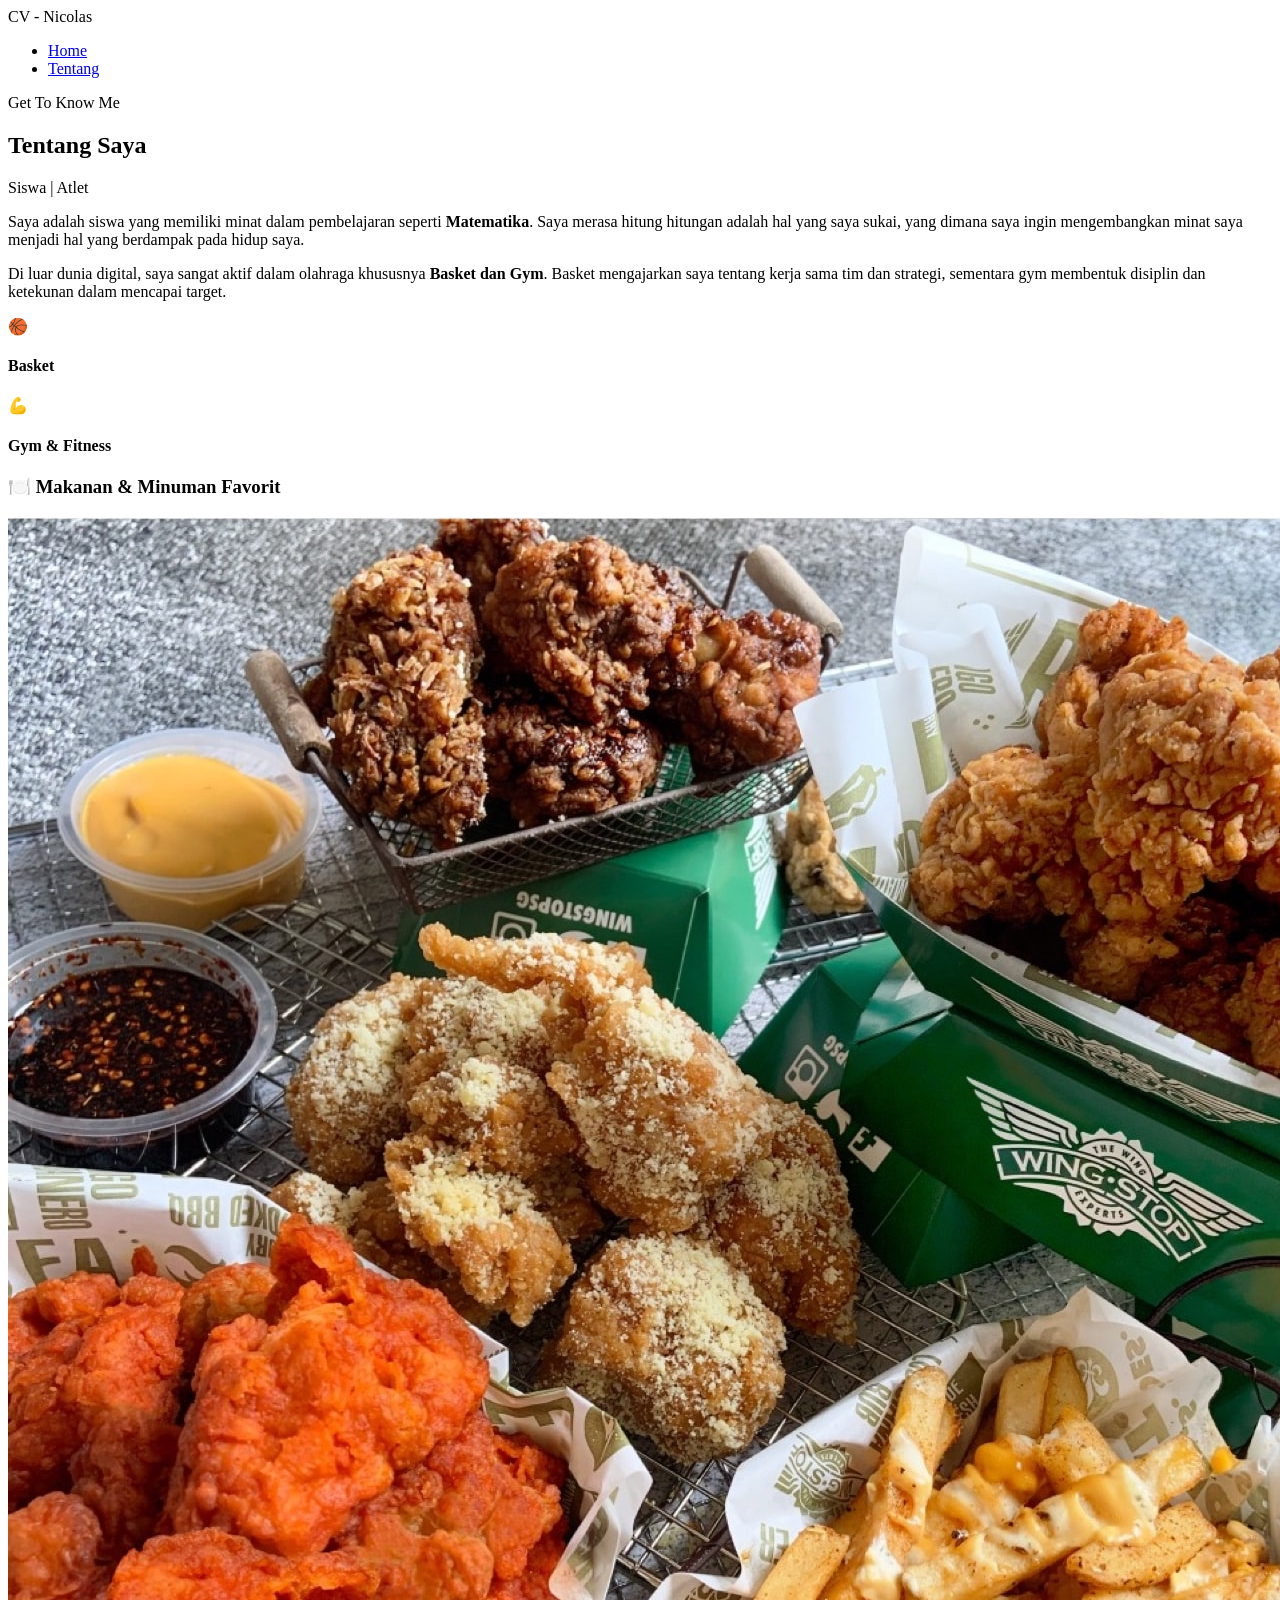
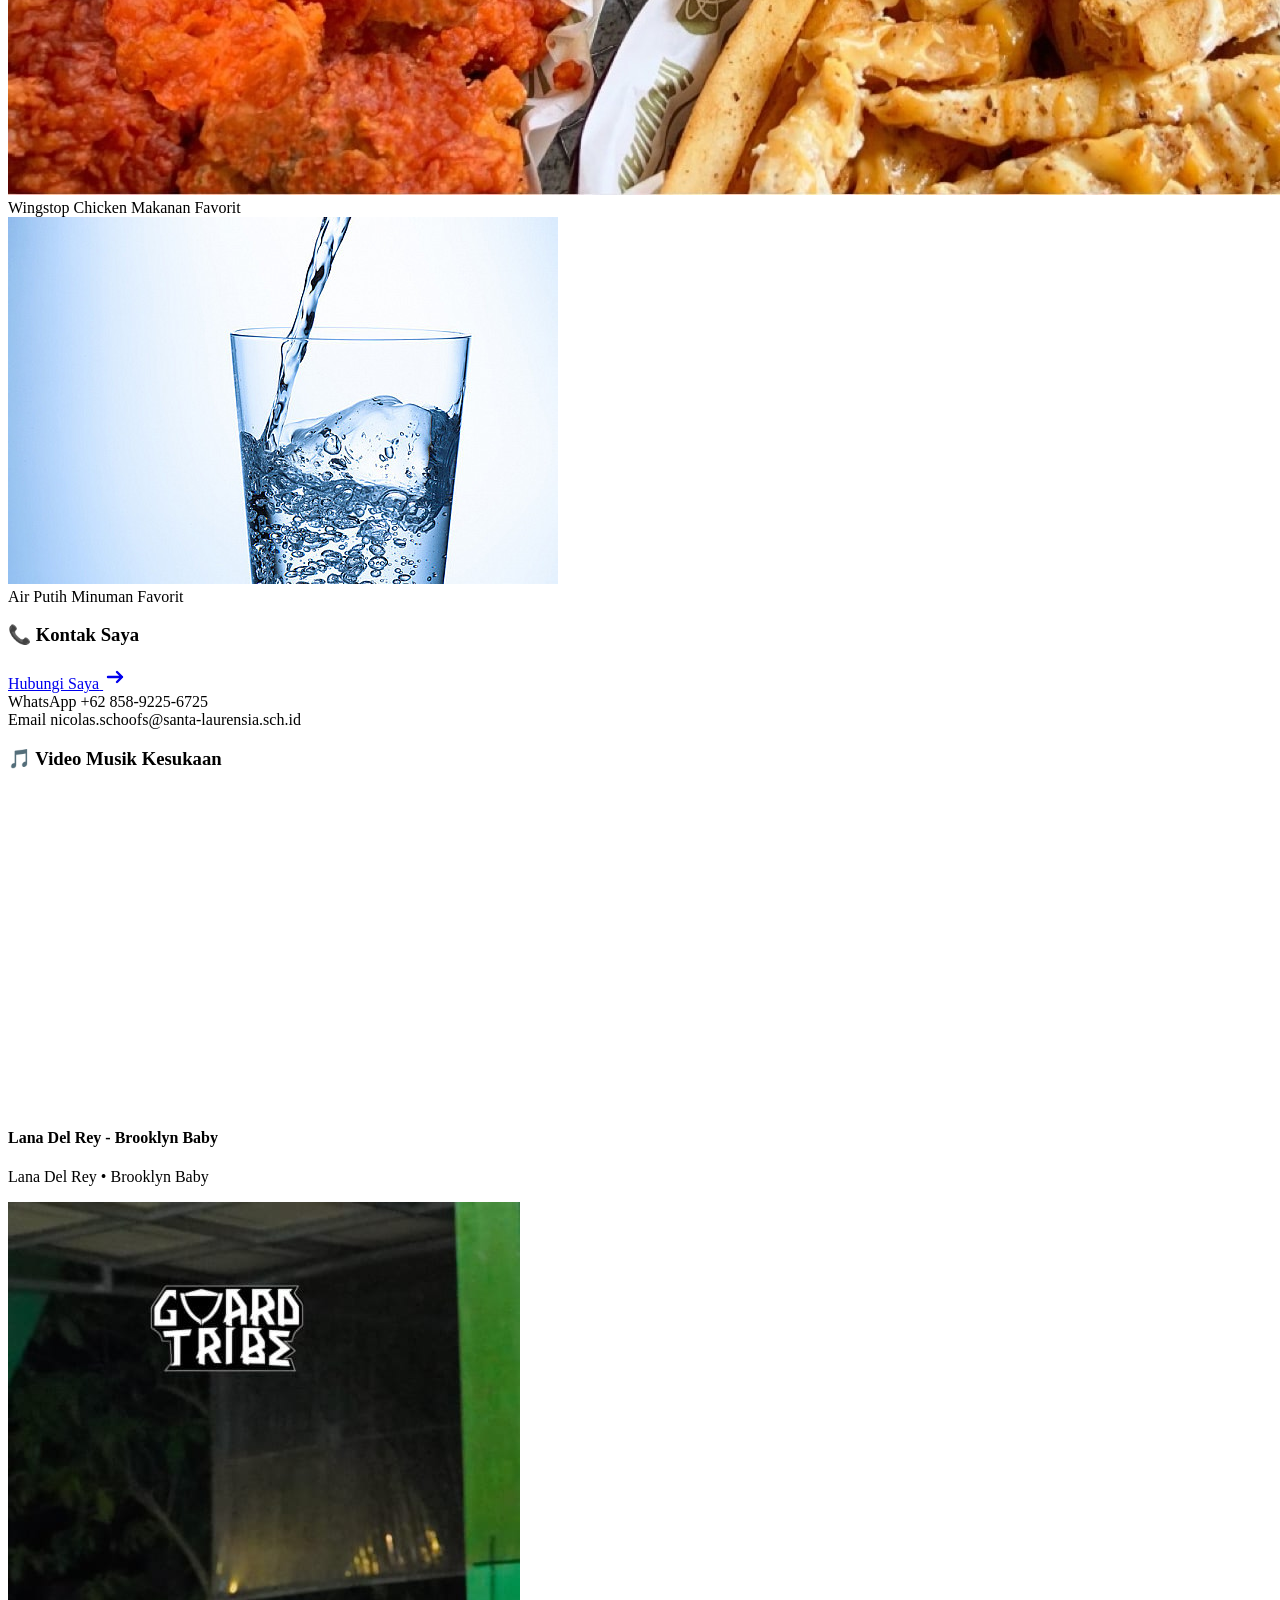
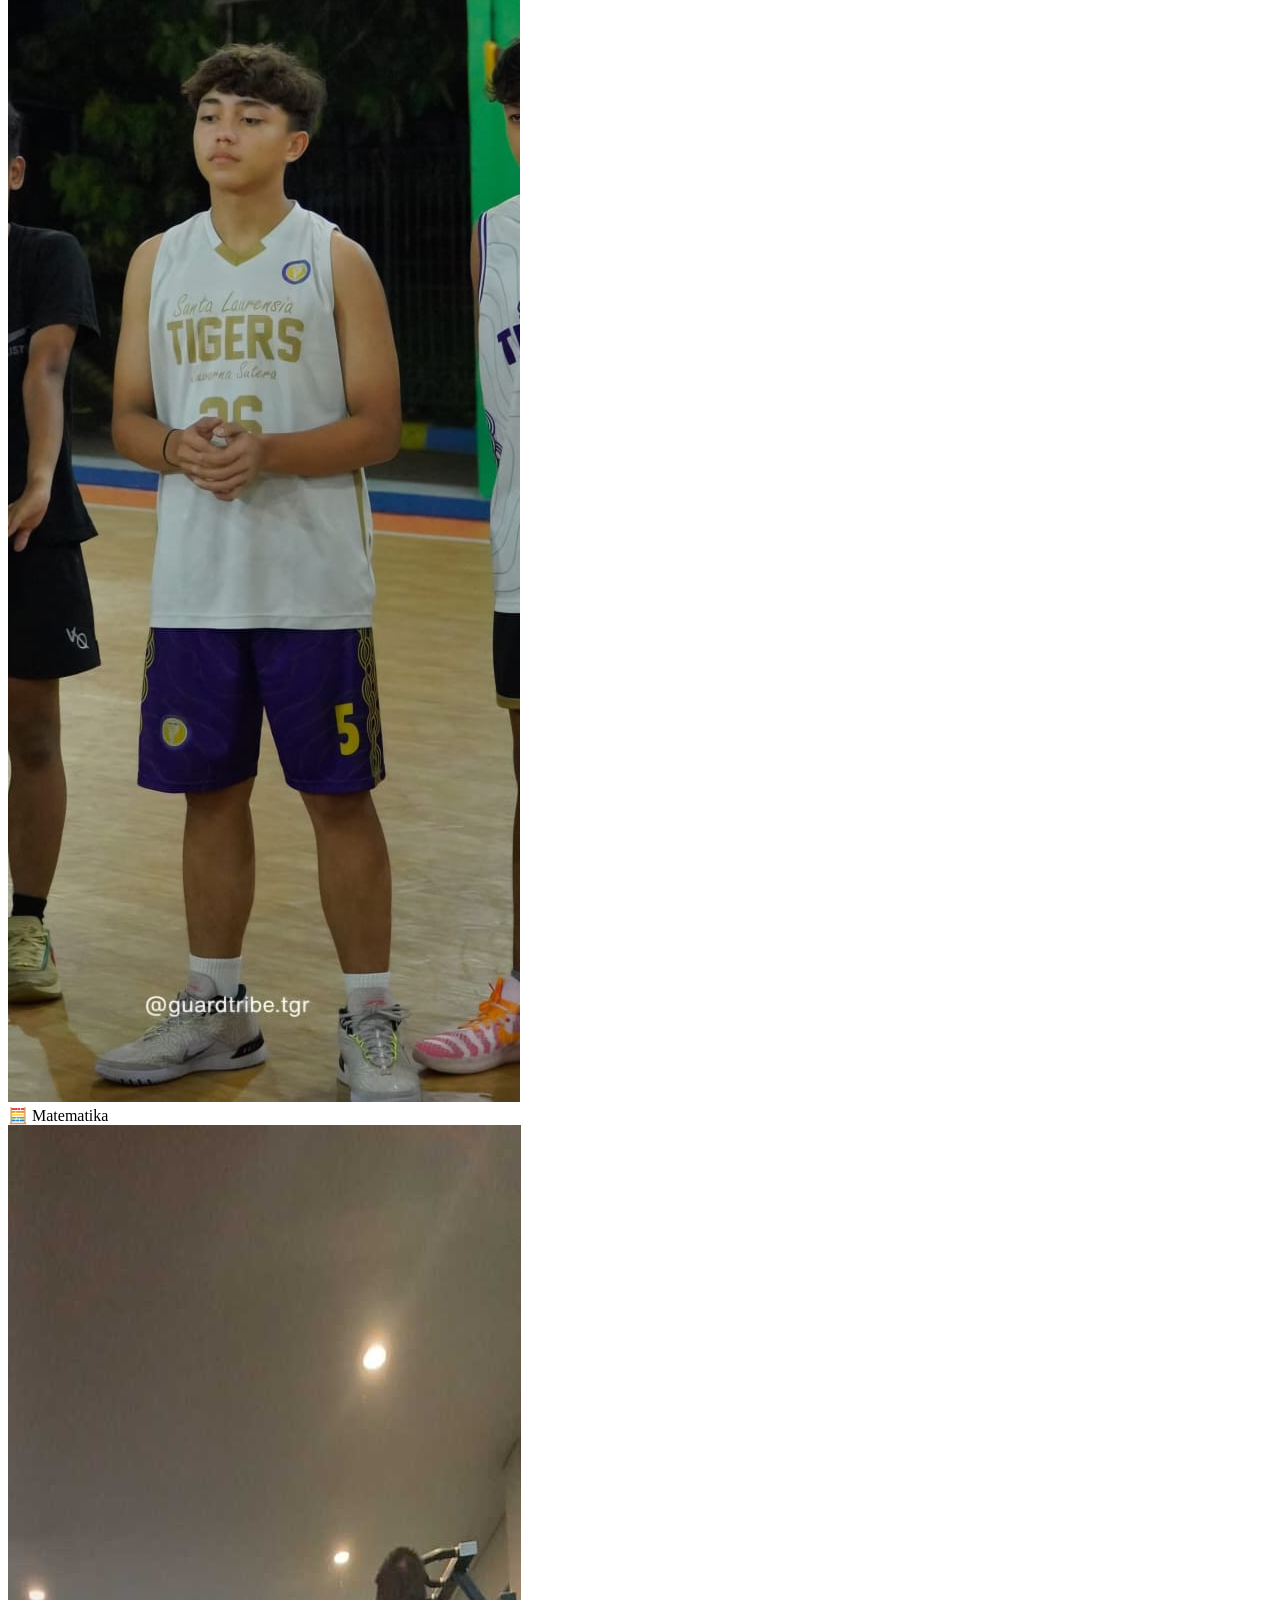
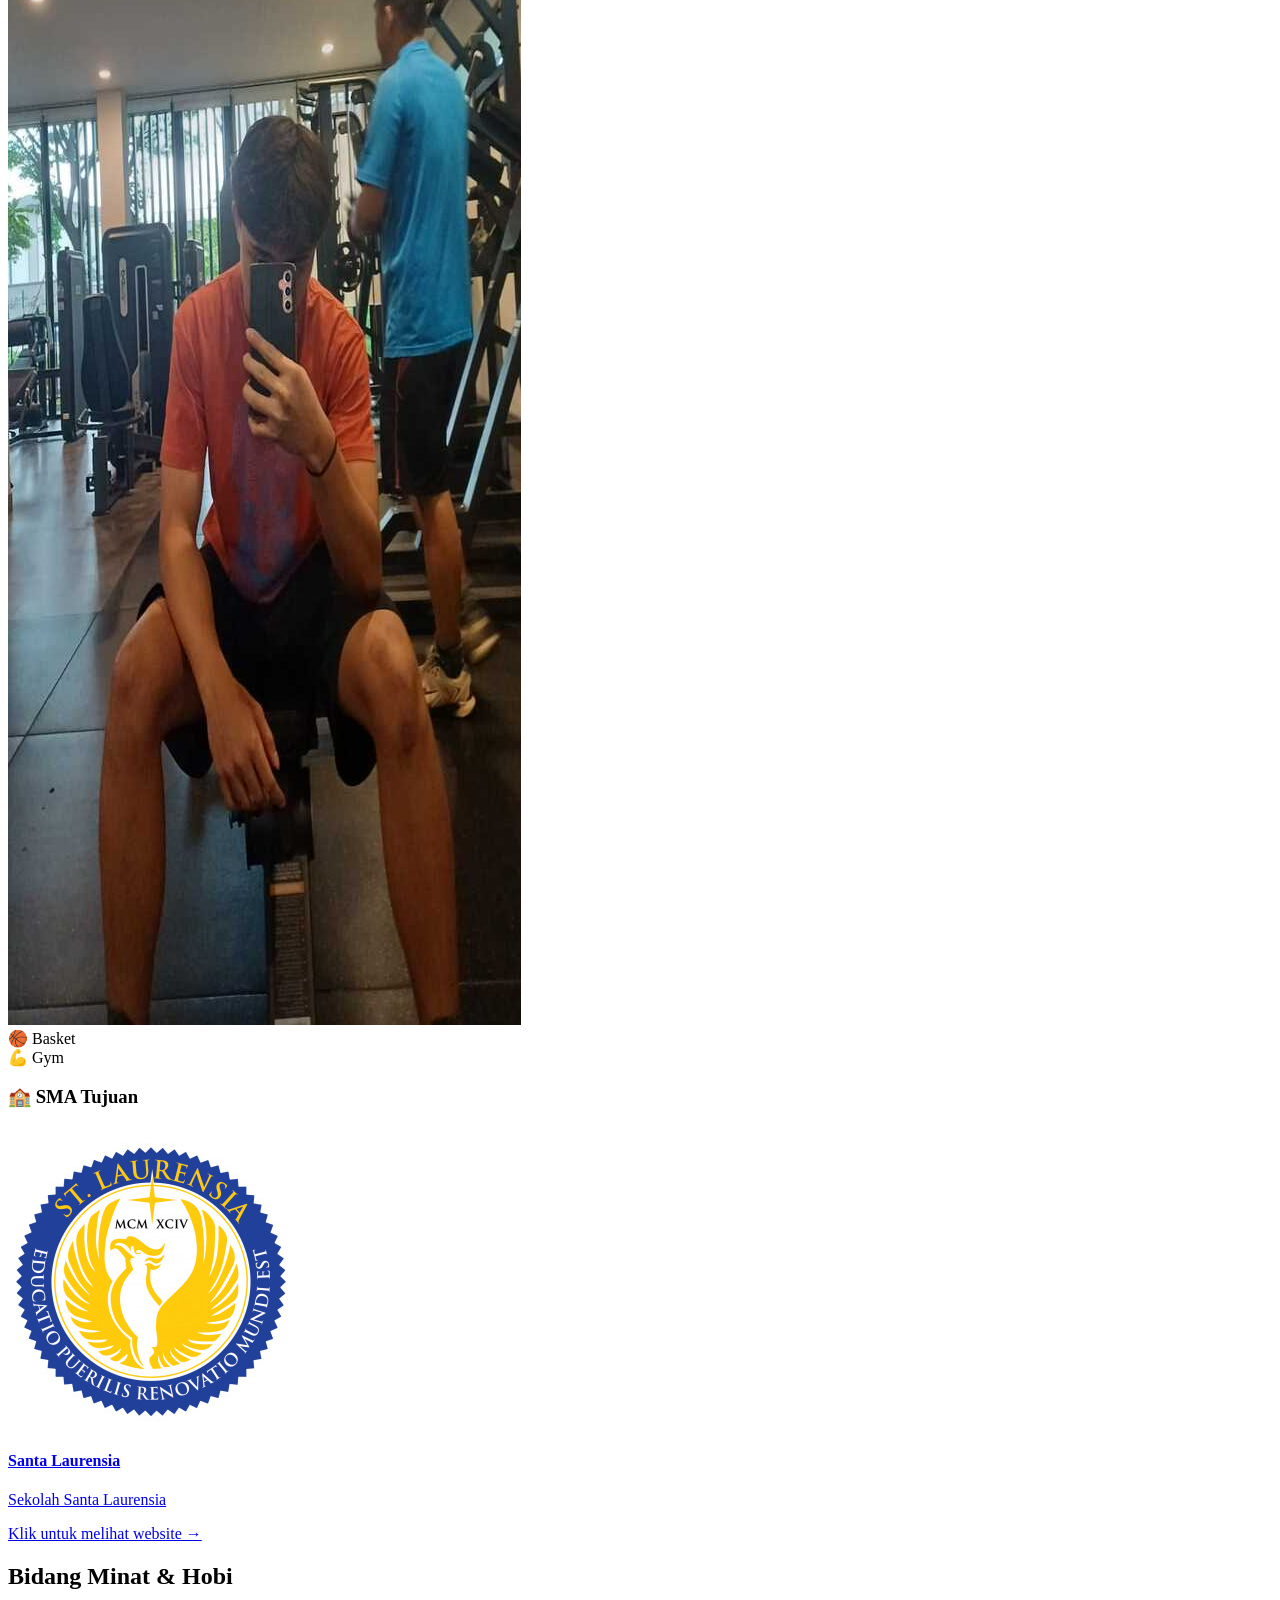
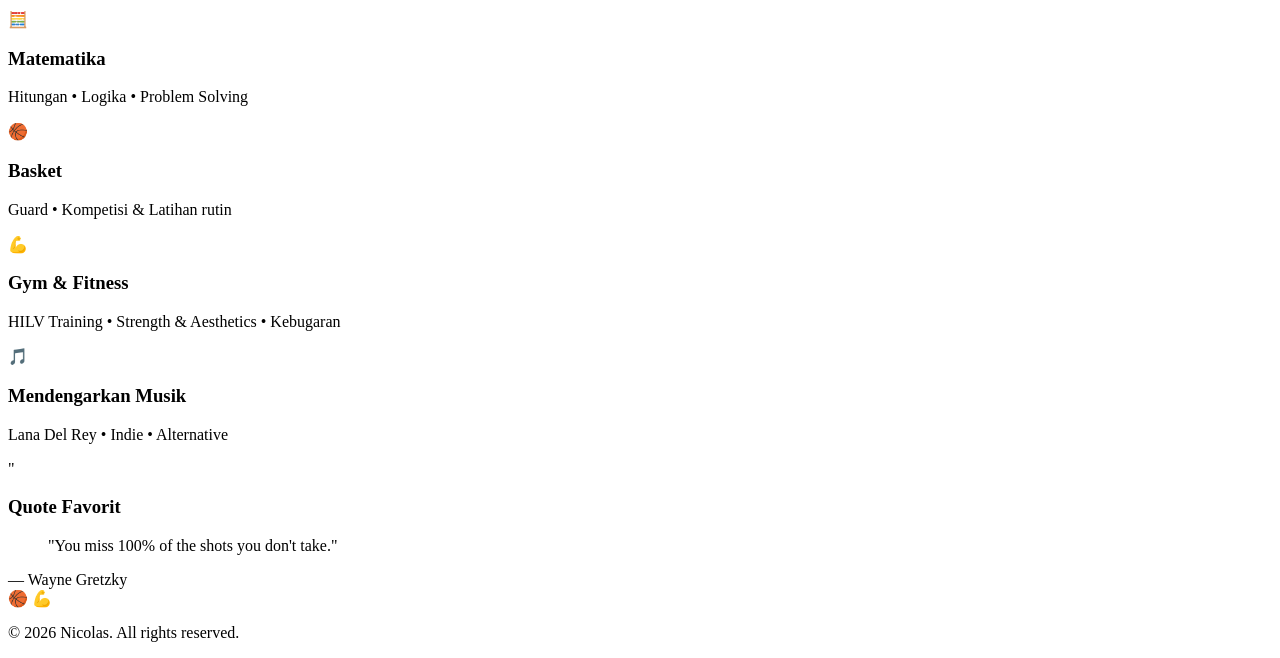
==== Tentang.html @ 6f895fee "Add files via upload" ====
<!DOCTYPE html>
<html lang="id">
<head>
    <meta charset="UTF-8">
    <meta name="viewport" content="width=device-width, initial-scale=1.0">
    <title>Tentang - Nicolas</title>
    <link rel="stylesheet" href="style-tentang.css">
</head>
<body>

    <!-- ===== NAVBAR ===== -->
    <nav class="navbar">
        <div class="logo">CV - Nicolas</div>
        <ul>
            <li><a href="Home.html">Home</a></li>
            <li><a href="Tentang.html" class="active">Tentang</a></li>
        </ul>
    </nav>

    <!-- ===== ABOUT HERO SECTION ===== -->
    <section class="about-hero">
        <div class="about-container">
            <!-- LEFT CONTENT -->
            <div class="about-left">
                <div class="profile-badge">
                    <span class="badge">Get To Know Me</span>
                </div>
                <h1>Tentang <span class="highlight">Saya</span></h1>
                <p class="about-subtitle">Siswa | Atlet</p>
                
                <div class="about-description">
                    <p>
                        Saya adalah siswa yang memiliki minat dalam pembelajaran seperti <strong>Matematika</strong>.
                        Saya merasa hitung hitungan adalah hal yang saya sukai, yang dimana saya ingin mengembangkan minat saya
                        menjadi hal yang berdampak pada hidup saya.
                    </p>
                    <p>
                        Di luar dunia digital, saya sangat aktif dalam olahraga khususnya 
                        <strong>Basket dan Gym</strong>. Basket mengajarkan saya tentang kerja sama tim dan strategi,
                        sementara gym membentuk disiplin dan ketekunan dalam mencapai target.
                    </p>
                </div>

                <!-- SPORT STATS -->
                <div class="sport-stats">
                    <div class="sport-item">
                        <div class="sport-icon">🏀</div>
                        <div class="sport-detail">
                            <h4>Basket</h4>
                            <div class="progress-bar">
                                <div class="progress" style="width: 85%"></div>
                            </div>
                        </div>
                    </div>
                    
                    <div class="sport-item">
                        <div class="sport-icon">💪</div>
                        <div class="sport-detail">
                            <h4>Gym & Fitness</h4>
                            <div class="progress-bar">
                                <div class="progress" style="width: 90%"></div>
                            </div>
                        </div>
                    </div>
                </div>

                <!-- MAKANAN & MINUMAN FAVORIT -->
                <div class="favorites-section">
                    <h3>🍽️ Makanan & Minuman Favorit</h3>
                    <div class="favorites-grid">
                        <div class="favorite-item">
                            <div class="favorite-image">
                                <img src="wingstop.jpg" alt="Wingstop Chicken" onerror="this.src='https://via.placeholder.com/200/00d2ff/ffffff?text=Wingstop'">
                            </div>
                            <div class="favorite-label">
                                <span class="favorite-name">Wingstop Chicken</span>
                                <span class="favorite-category">Makanan Favorit</span>
                            </div>
                        </div>
                        
                        <div class="favorite-item">
                            <div class="favorite-image">
                                <img src="air.jpg" alt="Air Putih" onerror="this.src='https://via.placeholder.com/200/3a7bd5/ffffff?text=Air'">
                            </div>
                            <div class="favorite-label">
                                <span class="favorite-name">Air Putih</span>
                                <span class="favorite-category">Minuman Favorit</span>
                            </div>
                        </div>
                    </div>
                </div>

                <!-- CONTACT & VIDEO ROW (SIDE BY SIDE) -->
                <div class="contact-video-row">
                    <!-- CONTACT SECTION -->
                    <div class="contact-section">
                        <h3>📞 Kontak Saya</h3>
                        <div class="contact-wrapper">
                            <a href="#" class="about-btn">
                                <span>Hubungi Saya</span>
                                <svg width="24" height="24" viewBox="0 0 20 20" fill="none">
                                    <path d="M4.16666 10H15.8333M15.8333 10L11.6667 5.83334M15.8333 10L11.6667 14.1667" stroke="currentColor" stroke-width="2" stroke-linecap="round" stroke-linejoin="round"/>
                                </svg>
                            </a>

                            <div class="contact-table">
                                <div class="contact-row">
                                    <span class="contact-label">WhatsApp</span>
                                    <span class="contact-value">+62 858-9225-6725</span>
                                </div>
                                <div class="contact-row">
                                    <span class="contact-label">Email</span>
                                    <span class="contact-value">nicolas.schoofs@santa-laurensia.sch.id</span>
                                </div>
                            </div>
                        </div>
                    </div>

       
    
                    <div class="music-section">
                        <h3>🎵 Video Musik Kesukaan</h3>
                        <div class="video-container">
                            <iframe 
                                width="560" 
                                height="315" 
                                src="https://youtu.be/T5xcnjAG8pE?si=_df_gfmW5Kv8Nriw" 
                                title="Lana Del Rey - Brooklyn Baby" 
                                frameborder="0" 
                                allow="accelerometer; autoplay; clipboard-write; encrypted-media; gyroscope; picture-in-picture; web-share" 
                                referrerpolicy="strict-origin-when-cross-origin" 
                                allowfullscreen>
                            </iframe>
                            <div class="video-info">
                                <h4>
                               <a href="https://youtu.be/T5xcnjAG8pE?si=_df_gfmW5Kv8Nriw" 
                             target="_blank" 
                             rel="noopener noreferrer"
                             style="text-decoration: none; color: inherit;">
                         Lana Del Rey - Brooklyn Baby
                       </a>
                   </h4>
                 <p>Lana Del Rey • Brooklyn Baby</p>
        
                            </div>
                        </div>
                    </div>
                </div>
            </div>

            <!-- RIGHT CONTENT (GAMBAR & SMA TUJUAN) -->
            <div class="about-right">
                <!-- Image Grid (2 Foto) -->
                <div class="image-grid">
                    <div class="image-wrapper">
                        <div class="image-border"></div>
                        <img src="WhatsApp Image 2026-02-26 at 7.28.38 PM (1).jpeg" alt="Nicolas Profile 1" class="about-image">
                        <div class="floating-card card-1">
                            <span>🧮</span>
                            <span>Matematika</span>
                        </div>
                    </div>

                    <div class="image-wrapper">
                        <div class="image-border"></div>
                        <img src="gym-1.jpeg" alt="Nicolas Profile 2" class="about-image">
                        <div class="floating-card card-2">
                            <span>🏀</span>
                            <span>Basket</span>
                        </div>
                    </div>
                </div>
                
                <!-- Floating Card Gym -->
                <div class="floating-card card-3">
                    <span>💪</span>
                    <span>Gym</span>
                </div>

                <!-- SMA TUJUAN SECTION (DI BAWAH GAMBAR) -->
                <div class="school-section">
                    <h3>🏫 SMA Tujuan</h3>
                    <a href="https://www.santa-laurensia.com/" target="_blank" class="school-card">
                        <div class="school-logo">
                            <img src="santa-laurensia.jpg" alt="Santa Laurensia Logo" onerror="this.src='https://via.placeholder.com/200/00d2ff/ffffff?text=SL'">
                        </div>
                        <div class="school-info">
                            <h4>Santa Laurensia</h4>
                            <p>Sekolah Santa Laurensia</p>
                            <span class="school-link">Klik untuk melihat website →</span>
                        </div>
                    </a>
                </div>
            </div>
        </div>
    </section>

    <!-- ===== HOBBIES SECTION ===== -->
    <section class="hobbies-section">
        <h2 class="section-title">Bidang Minat & <span class="highlight">Hobi</span></h2>
        <div class="hobby-grid">
            <div class="hobby-card">
                <div class="hobby-icon">🧮</div>
                <h3>Matematika</h3>
                <p>Hitungan • Logika • Problem Solving</p>
            </div>
            <div class="hobby-card">
                <div class="hobby-icon">🏀</div>
                <h3>Basket</h3>
                <p> Guard • Kompetisi & Latihan rutin</p>
            </div>
            <div class="hobby-card">
                <div class="hobby-icon">💪</div>
                <h3>Gym & Fitness</h3>
                <p>HILV Training • Strength & Aesthetics • Kebugaran</p>
            </div>
            <div class="hobby-card">
                <div class="hobby-icon">🎵</div>
                <h3>Mendengarkan Musik</h3>
                <p>Lana Del Rey • Indie • Alternative</p>
            </div>
        </div>
    </section>

     <section class="quotes-section">
        <div class="quotes-container">
            <div class="quotes-icon">"</div>
            <h3 class="quotes-title">Quote Favorit</h3>
            <blockquote class="quotes-text">
                "You miss 100% of the shots you don't take."
            </blockquote>
            <div class="quotes-author">— Wayne Gretzky</div>
            <div class="quotes-decoration">
                <span class="basketball-icon">🏀</span>
                <span class="quote-dot"></span>
                <span class="quote-dot"></span>
                <span class="quote-dot"></span>
                <span class="basketball-icon">💪</span>
            </div>
        </div>
    </section>
    <footer>
        <p>© 2026 Nicolas. All rights reserved.</p>
    </footer>

</body>
</html>
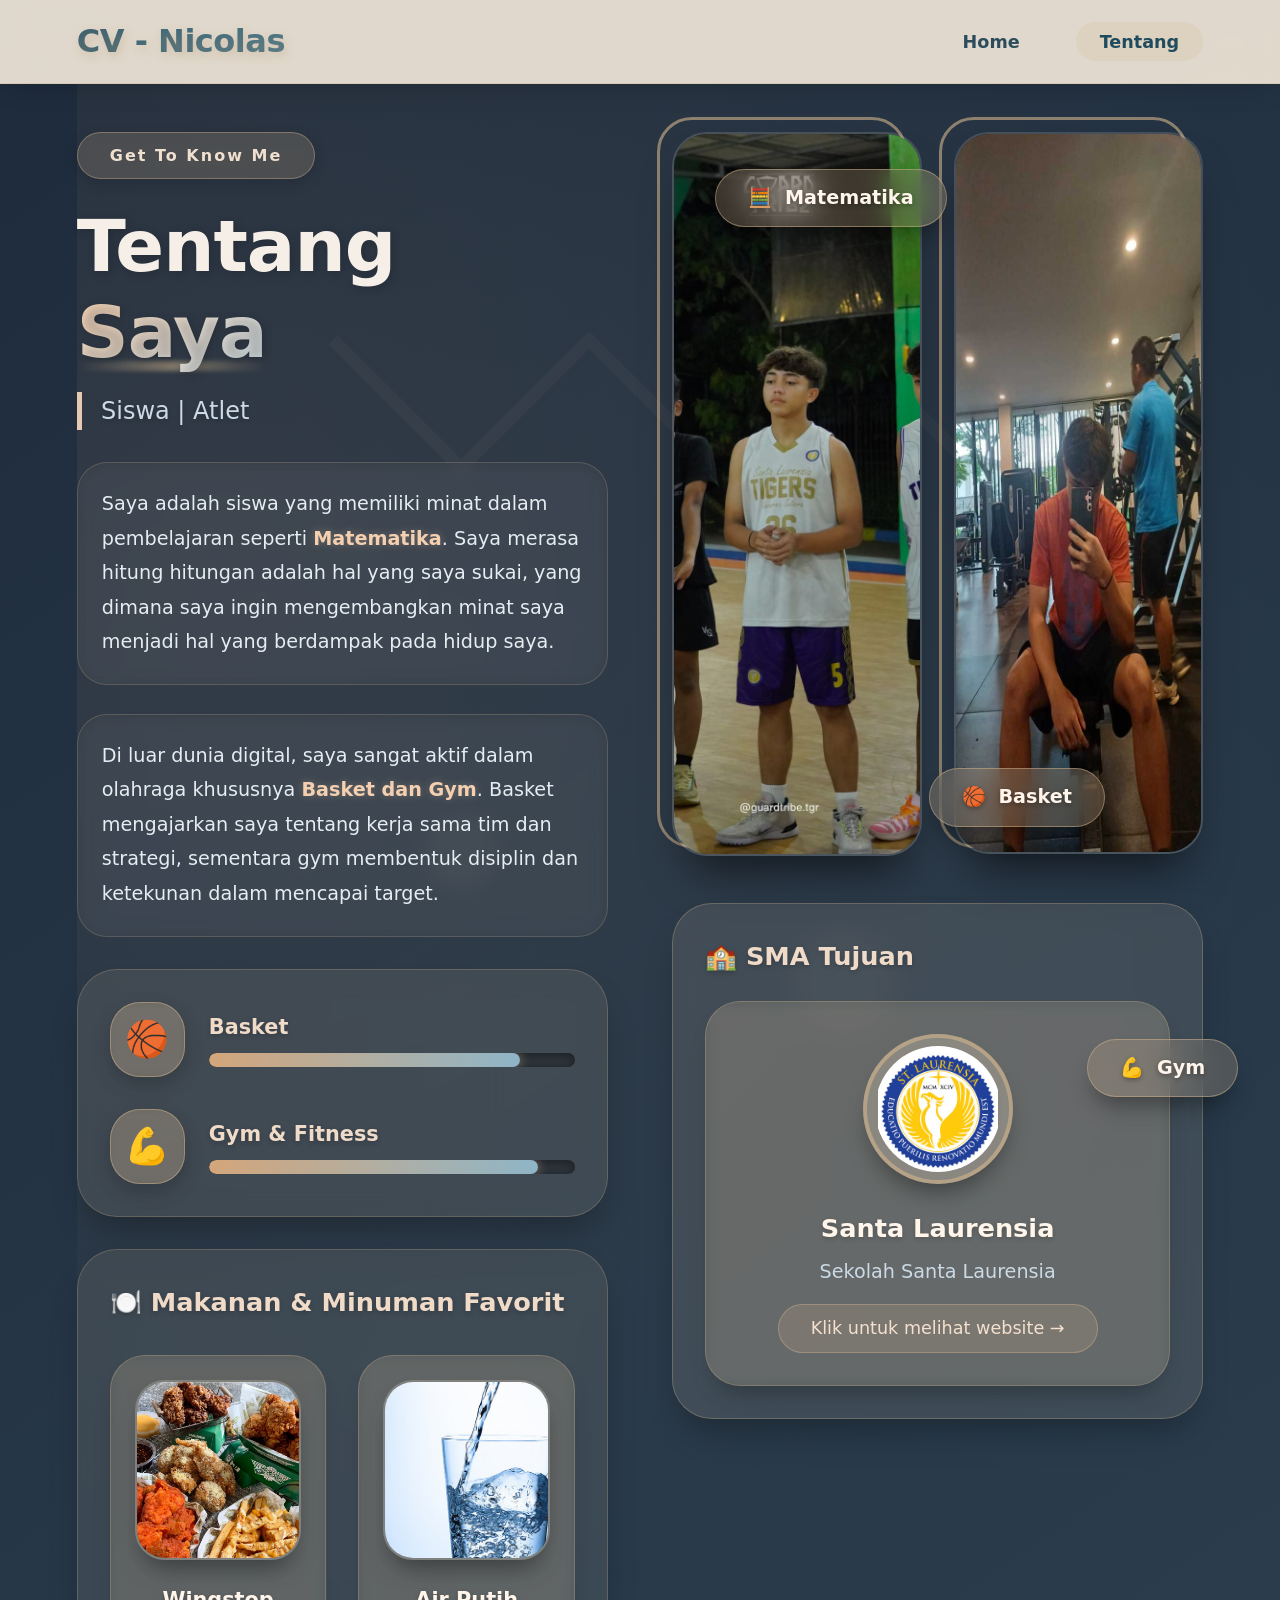
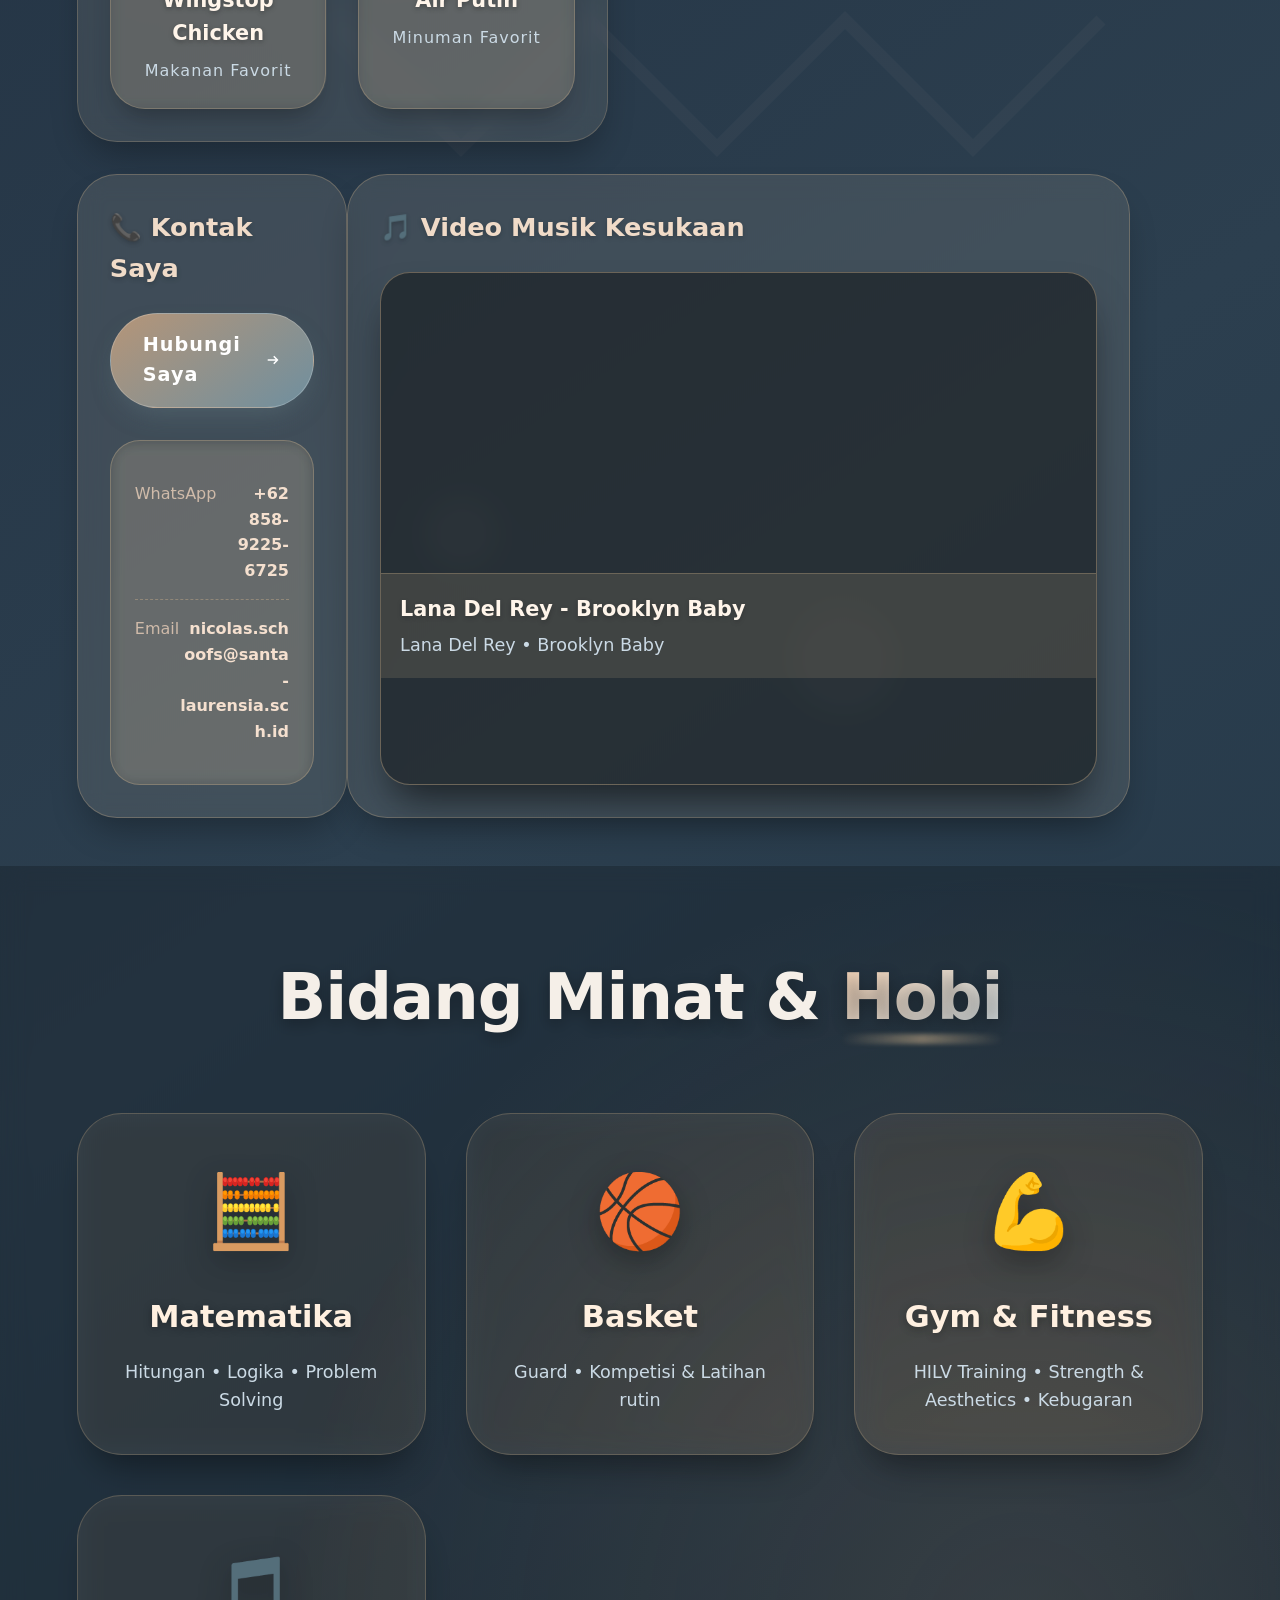
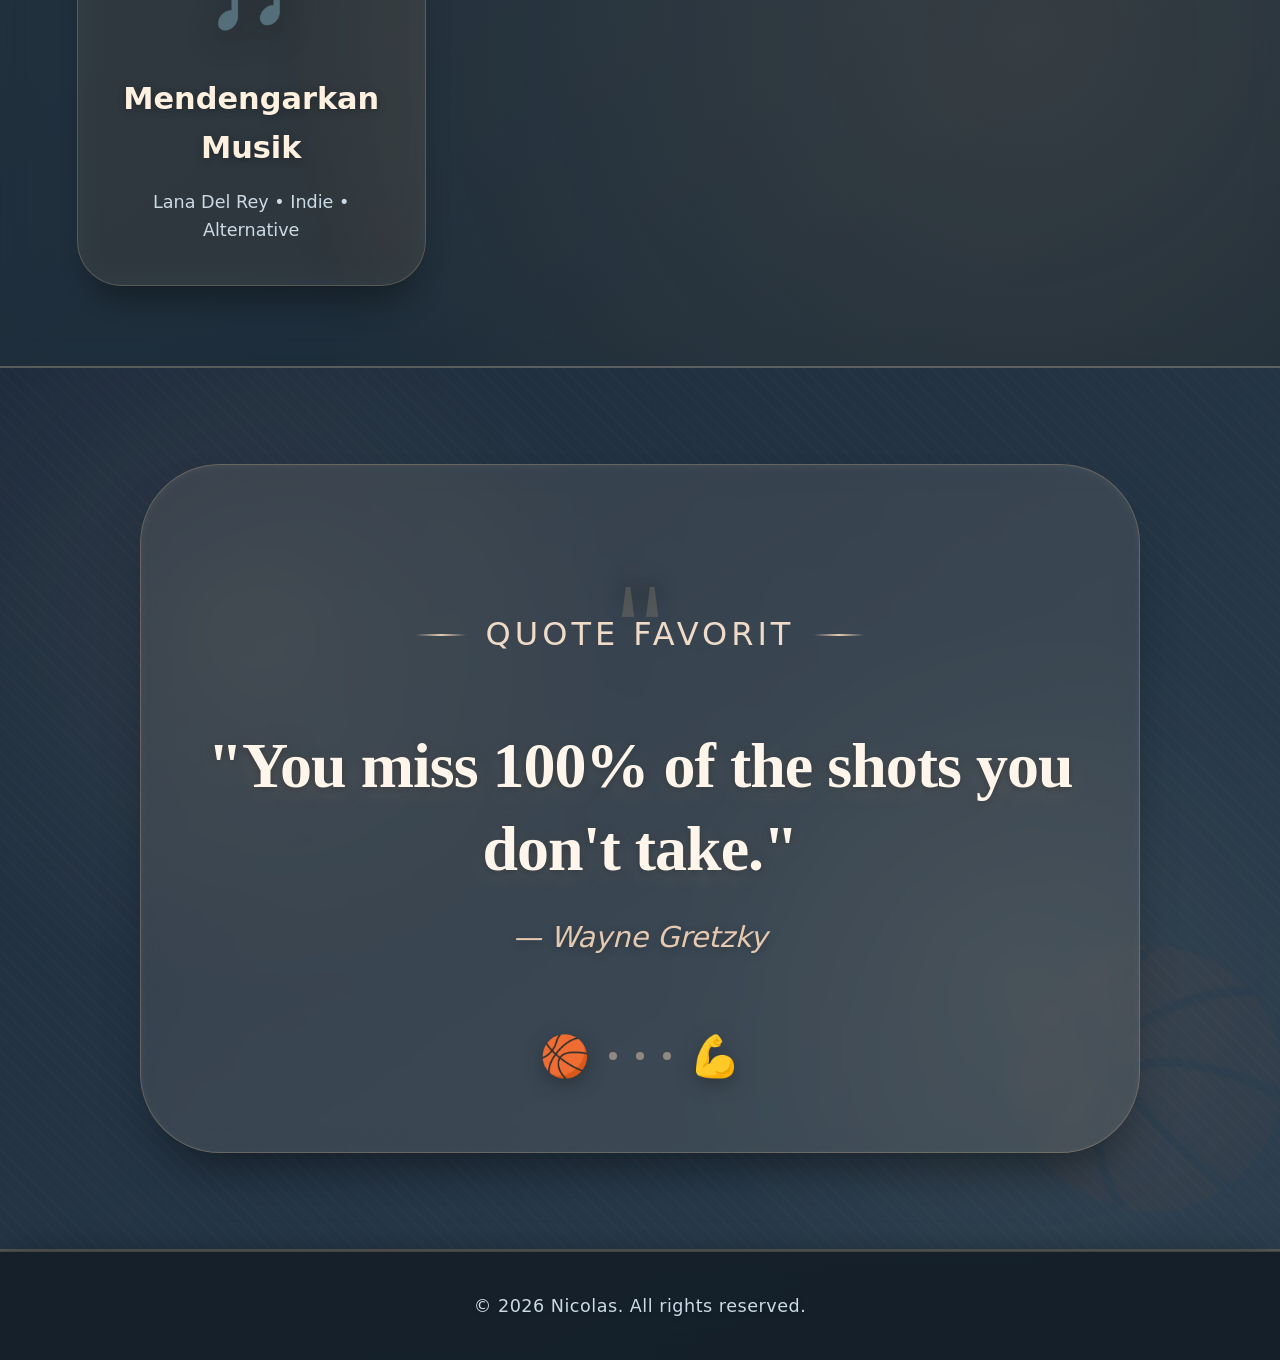
==== commit 4e26e5b5: "Update and rename style-Tentang.html to Tentang.html" ====
--- a/Tentang.html
+++ b/Tentang.html
@@ -4,7 +4,7 @@
     <meta charset="UTF-8">
     <meta name="viewport" content="width=device-width, initial-scale=1.0">
     <title>Tentang - Nicolas</title>
-    <link rel="stylesheet" href="style-tentang.css">
+    <link rel="stylesheet" href="style-Tentang.css">
 </head>
 <body>
 
@@ -12,7 +12,7 @@
     <nav class="navbar">
         <div class="logo">CV - Nicolas</div>
         <ul>
-            <li><a href="Home.html">Home</a></li>
+            <li><a href="index.html">Home</a></li>
             <li><a href="Tentang.html" class="active">Tentang</a></li>
         </ul>
     </nav>
@@ -244,4 +244,8 @@
     </footer>
 
 </body>
-</html>+
+</html>
+
+
+
--- a/style-Tentang.css
+++ b/style-Tentang.css
@@ -0,0 +1,1232 @@
+* {
+    margin: 0;
+    padding: 0;
+    box-sizing: border-box;
+}
+
+body {
+    font-family: 'Inter', 'Poppins', system-ui, -apple-system, sans-serif;
+    background: linear-gradient(145deg, #1e2b3c 0%, #2c3f4f 50%, #1a2f40 100%);
+    color: #f0f4f8;
+    line-height: 1.6;
+    overflow-x: hidden;
+}
+
+/* ===== HOMEY NAVBAR DENGAN EFEK KAYU ===== */
+.navbar {
+    background: rgba(245, 235, 220, 0.9);
+    backdrop-filter: blur(15px);
+    -webkit-backdrop-filter: blur(15px);
+    border-bottom: 1px solid rgba(200, 170, 140, 0.3);
+    display: flex;
+    justify-content: space-between;
+    align-items: center;
+    padding: 1rem 6%;
+    position: sticky;
+    top: 0;
+    z-index: 1000;
+    box-shadow: 0 10px 30px -10px rgba(0,0,0,0.2);
+}
+
+.navbar .logo {
+    font-size: 2rem;
+    font-weight: 700;
+    background: linear-gradient(145deg, #3b5f6e, #4a7a8c);
+    -webkit-background-clip: text;
+    -webkit-text-fill-color: transparent;
+    background-clip: text;
+    letter-spacing: -0.5px;
+    text-shadow: 2px 4px 10px rgba(180, 140, 100, 0.3);
+}
+
+.navbar ul {
+    display: flex;
+    list-style: none;
+    gap: 2rem;
+}
+
+.navbar ul li a {
+    color: #2c4c5c;
+    text-decoration: none;
+    font-weight: 600;
+    font-size: 1.1rem;
+    padding: 0.6rem 1.5rem;
+    border-radius: 60px;
+    transition: all 0.3s ease;
+    background: transparent;
+    position: relative;
+}
+
+.navbar ul li a::after {
+    content: '';
+    position: absolute;
+    bottom: 0;
+    left: 50%;
+    transform: translateX(-50%);
+    width: 0;
+    height: 3px;
+    background: linear-gradient(90deg, #b58b6b, #7c9eb2);
+    border-radius: 3px;
+    transition: width 0.3s ease;
+}
+
+.navbar ul li a:hover::after {
+    width: 60%;
+}
+
+.navbar ul li a:hover,
+.navbar ul li a.active {
+    background: rgba(210, 180, 140, 0.2);
+    color: #1f4b5e;
+}
+
+
+.about-hero {
+    min-height: 100vh;
+    display: flex;
+    align-items: center;
+    padding: 3rem 6%;
+    position: relative;
+    overflow: hidden;
+}
+
+.about-hero::before {
+    content: '';
+    position: absolute;
+    width: 100%;
+    height: 100%;
+    background: radial-gradient(circle at 10% 20%, rgba(200, 160, 120, 0.1) 0%, transparent 50%);
+    pointer-events: none;
+}
+
+.about-hero::after {
+    content: '';
+    position: absolute;
+    width: 100%;
+    height: 100%;
+    background: url('data:image/svg+xml;utf8,<svg xmlns="http://www.w3.org/2000/svg" viewBox="0 0 100 100" opacity="0.03"><path d="M20 20 L30 30 L40 20 L50 30 L60 20 L70 30 L80 20" stroke="%23e5c9b1" fill="none" stroke-width="1"/><circle cx="30" cy="60" r="3" fill="%23e5c9b1"/><circle cx="60" cy="70" r="4" fill="%23e5c9b1"/></svg>');
+    background-repeat: repeat;
+    pointer-events: none;
+}
+
+.about-container {
+    max-width: 1500px;
+    margin: 0 auto;
+    display: grid;
+    grid-template-columns: 1fr 1fr;
+    gap: 4rem;
+    align-items: start;
+    position: relative;
+    z-index: 2;
+}
+
+
+.badge {
+    background: rgba(210, 180, 140, 0.2);
+    color: #f0e0cf;
+    padding: 0.6rem 2rem;
+    border-radius: 60px;
+    font-size: 1rem;
+    font-weight: 600;
+    letter-spacing: 2px;
+    border: 1px solid rgba(210, 180, 140, 0.4);
+    display: inline-block;
+    margin-bottom: 1.5rem;
+    backdrop-filter: blur(5px);
+    box-shadow: 0 4px 15px rgba(0,0,0,0.15);
+}
+
+.about-left h1 {
+    font-size: 4.5rem;
+    margin-bottom: 1rem;
+    line-height: 1.2;
+    color: #f5efe8;
+    font-weight: 700;
+    letter-spacing: -1px;
+    text-shadow: 2px 2px 10px rgba(0,0,0,0.2);
+}
+
+.highlight {
+    background: linear-gradient(145deg, #f5d0b0, #d0e0e8);
+    -webkit-background-clip: text;
+    -webkit-text-fill-color: transparent;
+    background-clip: text;
+    position: relative;
+    display: inline-block;
+}
+
+.highlight::after {
+    content: '';
+    position: absolute;
+    bottom: 5px;
+    left: 0;
+    width: 100%;
+    height: 10px;
+    background: linear-gradient(90deg, transparent, rgba(210, 180, 140, 0.5), transparent);
+    border-radius: 5px;
+    z-index: -1;
+    filter: blur(2px);
+}
+
+.about-subtitle {
+    font-size: 1.5rem;
+    color: #cbdae5;
+    margin-bottom: 2rem;
+    font-weight: 300;
+    border-left: 5px solid #e5c9b1;
+    padding-left: 1.2rem;
+    text-shadow: 0 2px 5px rgba(0,0,0,0.2);
+}
+
+.about-description p {
+    color: #e5edf2;
+    margin-bottom: 1.8rem;
+    font-size: 1.2rem;
+    line-height: 1.8;
+    background: rgba(240, 225, 205, 0.07);
+    padding: 1.5rem;
+    border-radius: 30px;
+    backdrop-filter: blur(8px);
+    border: 1px solid rgba(210, 180, 140, 0.2);
+    box-shadow: inset 0 2px 10px rgba(0,0,0,0.1);
+}
+
+.about-description strong {
+    color: #f5d0b0;
+    font-weight: 600;
+    text-shadow: 0 0 8px rgba(245, 208, 176, 0.3);
+}
+
+.sport-stats {
+    background: rgba(230, 210, 185, 0.1);
+    backdrop-filter: blur(12px);
+    border-radius: 40px;
+    padding: 2rem;
+    margin: 2rem 0;
+    border: 1px solid rgba(210, 180, 140, 0.25);
+    box-shadow: 0 20px 35px -10px rgba(0,0,0,0.3);
+}
+
+.sport-item {
+    display: flex;
+    align-items: center;
+    gap: 1.5rem;
+    margin-bottom: 2rem;
+}
+
+.sport-item:last-child {
+    margin-bottom: 0;
+}
+
+.sport-icon {
+    font-size: 2.2rem;
+    background: rgba(210, 180, 140, 0.25);
+    width: 75px;
+    height: 75px;
+    display: flex;
+    align-items: center;
+    justify-content: center;
+    border-radius: 30px;
+    border: 1px solid rgba(210, 180, 140, 0.5);
+    backdrop-filter: blur(5px);
+    box-shadow: 0 8px 20px rgba(0,0,0,0.2);
+}
+
+.sport-detail {
+    flex: 1;
+}
+
+.sport-detail h4 {
+    margin-bottom: 0.5rem;
+    color: #f0dbc8;
+    font-size: 1.3rem;
+    text-shadow: 0 2px 5px rgba(0,0,0,0.2);
+}
+
+.progress-bar {
+    background: rgba(0, 0, 0, 0.3);
+    height: 14px;
+    border-radius: 20px;
+    overflow: hidden;
+    box-shadow: inset 0 2px 8px rgba(0,0,0,0.4);
+}
+
+.progress {
+    height: 100%;
+    background: linear-gradient(90deg, #d4a67b, #8fb5c7);
+    border-radius: 20px;
+    position: relative;
+    animation: progressSlide 1.5s ease-out;
+    box-shadow: 0 0 12px rgba(210, 180, 140, 0.6);
+}
+
+@keyframes progressSlide {
+    from { width: 0; }
+}
+
+/* ===== FAVORITES SECTION - COZY DENGAN EFEK LIFT ===== */
+.favorites-section {
+    background: rgba(230, 210, 185, 0.1);
+    backdrop-filter: blur(12px);
+    border-radius: 40px;
+    padding: 2rem;
+    margin: 2rem 0;
+    border: 1px solid rgba(210, 180, 140, 0.25);
+    box-shadow: 0 20px 35px -10px rgba(0,0,0,0.3);
+}
+
+.favorites-section h3 {
+    color: #f0dbc8;
+    margin-bottom: 2rem;
+    font-size: 1.6rem;
+    display: flex;
+    align-items: center;
+    gap: 0.8rem;
+    text-shadow: 0 2px 5px rgba(0,0,0,0.2);
+}
+
+.favorites-grid {
+    display: grid;
+    grid-template-columns: 1fr 1fr;
+    gap: 2rem;
+}
+
+.favorite-item {
+    background: rgba(210, 180, 140, 0.15);
+    border-radius: 35px;
+    padding: 1.5rem;
+    text-align: center;
+    border: 1px solid rgba(210, 180, 140, 0.3);
+    transition: all 0.4s cubic-bezier(0.175, 0.885, 0.32, 1.275);
+    backdrop-filter: blur(8px);
+    box-shadow: 0 15px 25px -10px rgba(0,0,0,0.3);
+}
+
+.favorite-item:hover {
+    transform: translateY(-12px) scale(1.02);
+    background: rgba(210, 180, 140, 0.22);
+    box-shadow: 0 25px 40px -8px rgba(180, 140, 100, 0.5);
+    border-color: #e5b78c;
+}
+
+.favorite-image {
+    width: 100%;
+    height: 180px;
+    border-radius: 30px;
+    overflow: hidden;
+    margin-bottom: 1.5rem;
+    box-shadow: 0 15px 25px -8px rgba(0,0,0,0.4);
+    border: 2px solid rgba(255, 240, 220, 0.2);
+}
+
+.favorite-image img {
+    width: 100%;
+    height: 100%;
+    object-fit: cover;
+    transition: transform 0.6s ease;
+}
+
+.favorite-item:hover .favorite-image img {
+    transform: scale(1.12);
+}
+
+.favorite-label {
+    display: flex;
+    flex-direction: column;
+    gap: 0.5rem;
+}
+
+.favorite-name {
+    font-weight: 700;
+    color: #fff5ea;
+    font-size: 1.3rem;
+    text-shadow: 0 2px 5px rgba(0,0,0,0.3);
+}
+
+.favorite-category {
+    font-size: 1rem;
+    color: #cbdae5;
+    letter-spacing: 1px;
+}
+
+
+.contact-video-row {
+    display: grid;
+    grid-template-columns: 1.5fr 1.6fr; /
+    gap: 2rem;
+    margin-top: 2rem;
+    align-items: stretch;
+}
+
+
+.contact-section {
+    background: rgba(230, 210, 185, 0.12);
+    backdrop-filter: blur(12px);
+    border-radius: 40px;
+    padding: 2rem;
+    border: 1px solid rgba(210, 180, 140, 0.3);
+    box-shadow: 0 20px 35px -10px rgba(0,0,0,0.3);
+    display: flex;
+    flex-direction: column;
+    height: 100%;
+    min-height: 400px; /
+}
+
+.contact-section h3 {
+    color: #f0dbc8;
+    margin-bottom: 1.5rem;
+    font-size: 1.6rem;
+    display: flex;
+    align-items: center;
+    gap: 0.5rem;
+    text-shadow: 0 2px 5px rgba(0,0,0,0.2);
+}
+
+.contact-wrapper {
+    display: flex;
+    flex-direction: column;
+    gap: 2rem;
+    flex: 1;
+    justify-content: space-between; /* Ratakan isi */
+}
+
+.about-btn {
+    display: inline-flex;
+    align-items: center;
+    justify-content: center;
+    gap: 1rem;
+    background: linear-gradient(145deg, #b59578, #6f8f9f);
+    color: white;
+    padding: 1rem 2rem;
+    border-radius: 60px;
+    text-decoration: none;
+    font-weight: 600;
+    font-size: 1.2rem;
+    transition: all 0.3s ease;
+    box-shadow: 0 12px 25px -8px rgba(90, 110, 120, 0.6);
+    border: 1px solid rgba(255, 255, 255, 0.2);
+    width: 100%;
+    letter-spacing: 1px;
+}
+
+.about-btn:hover {
+    background: linear-gradient(145deg, #8a6e5a, #5a7a8a);
+    transform: translateY(-5px);
+    box-shadow: 0 20px 35px -8px rgba(100, 120, 130, 0.8);
+    gap: 1.5rem;
+}
+
+.contact-table {
+    background: rgba(210, 180, 140, 0.15);
+    border-radius: 30px;
+    padding: 1.5rem;
+    border: 1px solid rgba(210, 180, 140, 0.3);
+    backdrop-filter: blur(8px);
+    box-shadow: inset 0 2px 10px rgba(0,0,0,0.1);
+}
+
+.contact-row {
+    display: flex;
+    justify-content: space-between;
+    padding: 1rem 0;
+    border-bottom: 1px dashed rgba(210, 180, 140, 0.4);
+}
+
+.contact-row:last-child {
+    border-bottom: none;
+}
+
+.contact-label {
+    color: #d0bbaa;
+    font-size: 1rem;
+    font-weight: 500;
+}
+
+.contact-value {
+    color: #f5e0cf;
+    font-weight: 600;
+    font-size: 1rem;
+    word-break: break-word;
+    text-align: right;
+}
+
+/* Video Card - SELEBAR BIRU (lebih lebar) */
+.contact-video-row .music-section {
+    background: rgba(230, 210, 185, 0.12);
+    backdrop-filter: blur(12px);
+    border-radius: 40px;
+    padding: 2rem;
+    border: 1px solid rgba(210, 180, 140, 0.3);
+    box-shadow: 0 20px 35px -10px rgba(0,0,0,0.3);
+    display: flex;
+    flex-direction: column;
+    height: 100%;
+    width: 300%; /* Pastikan full width */
+}
+
+.contact-video-row .music-section h3 {
+    color: #f0dbc8;
+    margin-bottom: 1.5rem;
+    font-size: 1.6rem;
+    display: flex;
+    align-items: center;
+    gap: 0.5rem;
+    text-shadow: 0 2px 5px rgba(0,0,0,0.2);
+}
+
+.contact-video-row .video-container {
+    width: 100%;
+    border-radius: 30px;
+    overflow: hidden;
+    background: rgba(0, 0, 0, 0.4);
+    box-shadow: 0 25px 40px -12px rgba(0, 0, 0, 0.6);
+    flex: 1;
+    display: flex;
+    flex-direction: column;
+    border: 1px solid rgba(210, 180, 140, 0.4);
+}
+
+.contact-video-row .video-container iframe {
+    width: 100%;
+    height: 300px;
+    border: none;
+    display: block;
+}
+
+.contact-video-row .video-info {
+    padding: 1.2rem;
+    background: rgba(210, 180, 140, 0.15);
+    border-top: 1px solid rgba(210, 180, 140, 0.3);
+}
+
+.contact-video-row .video-info h4 {
+    font-size: 1.3rem;
+    margin-bottom: 0.3rem;
+    color: #fff5ea;
+    text-shadow: 0 2px 5px rgba(0,0,0,0.2);
+}
+
+.contact-video-row .video-info p {
+    font-size: 1.1rem;
+    color: #cbdae5;
+}
+
+
+.about-right {
+    position: relative;
+    display: flex;
+    flex-direction: column;
+    gap: 2.5rem;
+}
+
+.image-grid {
+    display: grid;
+    grid-template-columns: 1fr 1fr;
+    gap: 2rem;
+    position: relative;
+}
+
+.image-wrapper {
+    position: relative;
+    width: 100%;
+    filter: drop-shadow(0 25px 30px -12px rgba(0,0,0,0.5));
+}
+
+.image-border {
+    position: absolute;
+    top: -15px;
+    left: -15px;
+    right: 15px;
+    bottom: 15px;
+    border: 3px solid rgba(210, 180, 140, 0.6);
+    border-radius: 35px;
+    z-index: 1;
+    transition: all 0.4s ease;
+}
+
+.image-wrapper:hover .image-border {
+    top: -20px;
+    left: -20px;
+    right: 20px;
+    bottom: 20px;
+    border-color: #e5b78c;
+}
+
+.about-image {
+    width: 100%;
+    height: auto;
+    border-radius: 35px;
+    position: relative;
+    z-index: 2;
+    box-shadow: 0 30px 45px -18px rgba(0, 0, 0, 0.6);
+    transition: transform 0.4s ease;
+    border: 2px solid rgba(255, 240, 220, 0.15);
+}
+
+.about-image:hover {
+    transform: scale(1.03);
+}
+
+.floating-card {
+    position: absolute;
+    background: rgba(200, 170, 140, 0.25);
+    backdrop-filter: blur(15px);
+    padding: 0.8rem 2rem;
+    border-radius: 60px;
+    display: flex;
+    align-items: center;
+    gap: 0.8rem;
+    border: 1px solid rgba(210, 180, 140, 0.5);
+    z-index: 3;
+    font-size: 1.2rem;
+    font-weight: 600;
+    color: #fff5ea;
+    box-shadow: 0 15px 25px -8px rgba(0,0,0,0.4);
+    animation: float 6s ease-in-out infinite;
+    text-shadow: 0 2px 5px rgba(0,0,0,0.3);
+}
+
+.card-1 {
+    top: 5%;
+    right: -25px;
+    animation-delay: 0s;
+}
+
+.card-2 {
+    bottom: 5%;
+    left: -25px;
+    animation-delay: 1.5s;
+}
+
+.card-3 {
+    bottom: 25%;
+    right: -35px;
+    animation-delay: 0.8s;
+}
+
+@keyframes float {
+    0%, 100% { transform: translateY(0); }
+    50% { transform: translateY(-15px); }
+}
+
+
+.school-section {
+    background: rgba(230, 210, 185, 0.12);
+    backdrop-filter: blur(12px);
+    border-radius: 40px;
+    padding: 2rem;
+    border: 1px solid rgba(210, 180, 140, 0.3);
+    box-shadow: 0 20px 35px -10px rgba(0,0,0,0.3);
+    width: 100%;
+}
+
+.school-section h3 {
+    color: #f0dbc8;
+    margin-bottom: 1.5rem;
+    font-size: 1.6rem;
+    display: flex;
+    align-items: center;
+    gap: 0.5rem;
+    text-shadow: 0 2px 5px rgba(0,0,0,0.2);
+}
+
+.school-card {
+    display: flex;
+    flex-direction: column;
+    align-items: center;
+    text-align: center;
+    background: rgba(210, 180, 140, 0.15);
+    border-radius: 35px;
+    padding: 2rem;
+    border: 1px solid rgba(210, 180, 140, 0.3);
+    transition: all 0.4s ease;
+    text-decoration: none;
+    color: inherit;
+    backdrop-filter: blur(8px);
+    box-shadow: 0 15px 25px -10px rgba(0,0,0,0.3);
+}
+
+.school-card:hover {
+    transform: translateY(-12px);
+    background: rgba(210, 180, 140, 0.22);
+    box-shadow: 0 30px 45px -15px rgba(150, 120, 90, 0.5);
+    border-color: #e5b78c;
+}
+
+.school-logo {
+    width: 150px;
+    height: 150px;
+    border-radius: 50%;
+    overflow: hidden;
+    margin-bottom: 1.5rem;
+    border: 4px solid rgba(210, 180, 140, 0.6);
+    padding: 8px;
+    background: rgba(255, 245, 230, 0.15);
+    backdrop-filter: blur(5px);
+    box-shadow: 0 15px 25px -8px rgba(0,0,0,0.4);
+}
+
+.school-logo img {
+    width: 100%;
+    height: 100%;
+    object-fit: contain;
+    border-radius: 50%;
+}
+
+.school-info h4 {
+    color: #fff5ea;
+    font-size: 1.6rem;
+    margin-bottom: 0.5rem;
+    text-shadow: 0 2px 5px rgba(0,0,0,0.2);
+}
+
+.school-info p {
+    color: #cbdae5;
+    font-size: 1.2rem;
+    margin-bottom: 1rem;
+}
+
+.school-link {
+    display: inline-block;
+    color: #f5e0cf;
+    font-size: 1.1rem;
+    font-weight: 500;
+    padding: 0.6rem 2rem;
+    border-radius: 60px;
+    background: rgba(210, 180, 140, 0.2);
+    transition: all 0.3s ease;
+    border: 1px solid rgba(210, 180, 140, 0.4);
+    text-decoration: none;
+}
+
+.school-card:hover .school-link {
+    background: #c9a88b;
+    color: #1e2b3c;
+    border-color: #c9a88b;
+    box-shadow: 0 8px 20px rgba(200, 160, 120, 0.5);
+}
+
+/* ===== HOBBIES SECTION - COZY GRID DENGAN GLOW ===== */
+.hobbies-section {
+    padding: 5rem 6%;
+    background: rgba(0, 0, 0, 0.2);
+    backdrop-filter: blur(12px);
+    position: relative;
+    overflow: hidden;
+}
+
+.hobbies-section::before {
+    content: '';
+    position: absolute;
+    width: 100%;
+    height: 100%;
+    background: radial-gradient(circle at 80% 70%, rgba(200, 160, 120, 0.15) 0%, transparent 60%);
+    top: 0;
+    left: 0;
+    pointer-events: none;
+}
+
+.hobbies-section::after {
+    content: '';
+    position: absolute;
+    width: 100%;
+    height: 100%;
+    background: url('data:image/svg+xml;utf8,<svg xmlns="http://www.w3.org/2000/svg" viewBox="0 0 100 100" opacity="0.03"><polygon points="20,20 25,30 35,30 40,20 35,10 25,10" fill="%23e5c9b1"/><circle cx="70" cy="70" r="8" fill="%23e5c9b1"/></svg>');
+    background-repeat: repeat;
+    pointer-events: none;
+}
+
+.section-title {
+    text-align: center;
+    font-size: 4rem;
+    margin-bottom: 4rem;
+    color: #f5efe8;
+    font-weight: 700;
+    letter-spacing: -1px;
+    position: relative;
+    z-index: 2;
+    text-shadow: 0 5px 15px rgba(0,0,0,0.3);
+}
+
+.section-title .highlight {
+    font-size: inherit;
+}
+
+.hobby-grid {
+    display: grid;
+    grid-template-columns: repeat(auto-fit, minmax(280px, 1fr));
+    gap: 2.5rem;
+    max-width: 1400px;
+    margin: 0 auto;
+    position: relative;
+    z-index: 2;
+}
+
+.hobby-card {
+    background: rgba(230, 210, 185, 0.1);
+    backdrop-filter: blur(15px);
+    border-radius: 45px;
+    padding: 2.5rem 2rem;
+    text-align: center;
+    border: 1px solid rgba(210, 180, 140, 0.25);
+    transition: all 0.4s cubic-bezier(0.175, 0.885, 0.32, 1.275);
+    position: relative;
+    overflow: hidden;
+    box-shadow: 0 25px 35px -15px rgba(0,0,0,0.4);
+}
+
+.hobby-card::before {
+    content: '';
+    position: absolute;
+    top: 0;
+    left: 0;
+    right: 0;
+    height: 5px;
+    background: linear-gradient(90deg, #d4a67b, #8fb5c7, #d4a67b);
+    transform: scaleX(0);
+    transition: transform 0.4s ease;
+}
+
+.hobby-card:hover::before {
+    transform: scaleX(1);
+}
+
+.hobby-card:hover {
+    transform: translateY(-18px) scale(1.02);
+    box-shadow: 0 35px 50px -18px rgba(150, 120, 90, 0.5);
+    background: rgba(230, 210, 185, 0.15);
+    border-color: #e5b78c;
+}
+
+.hobby-icon {
+    font-size: 4.5rem;
+    margin-bottom: 1.5rem;
+    filter: drop-shadow(0 10px 15px rgba(0,0,0,0.3));
+    animation: subtleWiggle 5s ease-in-out infinite;
+}
+
+@keyframes subtleWiggle {
+    0%, 100% { transform: rotate(0deg); }
+    25% { transform: rotate(5deg); }
+    75% { transform: rotate(-5deg); }
+}
+
+.hobby-card h3 {
+    margin-bottom: 1rem;
+    color: #fff0e0;
+    font-size: 1.9rem;
+    font-weight: 600;
+    text-shadow: 0 2px 8px rgba(0,0,0,0.3);
+}
+
+.hobby-card p {
+    color: #cbdae5;
+    font-size: 1.1rem;
+    line-height: 1.6;
+}
+
+/* ===== FOOTER - COZY DENGAN SENTUHAN AKHIR ===== */
+footer {
+    text-align: center;
+    padding: 2.5rem;
+    background: rgba(20, 30, 40, 0.9);
+    backdrop-filter: blur(12px);
+    border-top: 1px solid rgba(210, 180, 140, 0.25);
+    box-shadow: 0 -10px 30px -10px rgba(0,0,0,0.3);
+}
+
+footer p {
+    color: #cbdae5;
+    font-size: 1.1rem;
+    letter-spacing: 0.5px;
+    text-shadow: 0 2px 5px rgba(0,0,0,0.2);
+}
+
+
+@media (max-width: 1200px) {
+    .about-left h1 {
+        font-size: 4rem;
+    }
+    
+    .contact-video-row {
+        gap: 1.5rem;
+    }
+    
+    .contact-video-row .video-container iframe {
+        height: 280px;
+    }
+}
+
+@media (max-width: 968px) {
+    .about-container {
+        grid-template-columns: 1fr;
+        gap: 4rem;
+    }
+    
+    .about-left h1 {
+        font-size: 3.8rem;
+    }
+    
+    .contact-video-row {
+        grid-template-columns: 1fr; /* Jadi 1 kolom di tablet/mobile */
+        gap: 2rem;
+    }
+    
+    .contact-video-row .video-container iframe {
+        height: 320px; /* Lebih tinggi di mobile */
+    }
+    
+    .contact-section {
+        min-height: auto; /* Hapus min-height di mobile */
+    }
+    
+    .image-grid {
+        max-width: 600px;
+        margin: 0 auto;
+    }
+    
+    .floating-card {
+        display: none; /* Biar rapi di mobile */
+    }
+    
+    .navbar ul {
+        gap: 1rem;
+    }
+    
+    .navbar .logo {
+        font-size: 1.8rem;
+    }
+}
+
+@media (max-width: 768px) {
+    .favorites-grid {
+        grid-template-columns: 1fr;
+    }
+    
+    .about-left h1 {
+        font-size: 3rem;
+    }
+    
+    .about-subtitle {
+        font-size: 1.3rem;
+    }
+    
+    .about-description p {
+        font-size: 1.1rem;
+    }
+    
+    .section-title {
+        font-size: 3rem;
+    }
+    
+    .contact-video-row .video-container iframe {
+        height: 280px;
+    }
+    
+    .contact-row {
+        flex-direction: column;
+        align-items: flex-start;
+        gap: 0.3rem;
+    }
+    
+    .contact-value {
+        text-align: left;
+    }
+    
+    .navbar {
+        flex-direction: column;
+        gap: 1rem;
+        padding: 1rem 4%;
+    }
+}
+
+@media (max-width: 480px) {
+    .about-left h1 {
+        font-size: 2.5rem;
+    }
+    
+    .section-title {
+        font-size: 2.5rem;
+    }
+    
+    .hobby-grid {
+        grid-template-columns: 1fr;
+    }
+    
+    .image-grid {
+        grid-template-columns: 1fr;
+    }
+    
+    .contact-video-row .video-container iframe {
+        height: 220px;
+    }
+    
+    .sport-icon {
+        width: 60px;
+        height: 60px;
+        font-size: 1.8rem;
+    }
+    
+    .badge {
+        font-size: 0.9rem;
+        padding: 0.5rem 1.5rem;
+    }
+}       
+
+
+.quotes-section {
+    padding: 6rem 6%;
+    background: linear-gradient(145deg, rgba(30, 43, 60, 0.95) 0%, rgba(44, 63, 79, 0.95) 100%);
+    position: relative;
+    overflow: hidden;
+    border-top: 2px solid rgba(210, 180, 140, 0.3);
+    border-bottom: 2px solid rgba(210, 180, 140, 0.3);
+}
+
+/* Background pattern */
+.quotes-section::before {
+    content: '';
+    position: absolute;
+    top: 0;
+    left: 0;
+    right: 0;
+    bottom: 0;
+    background: 
+        radial-gradient(circle at 20% 30%, rgba(210, 180, 140, 0.08) 0%, transparent 30%),
+        radial-gradient(circle at 80% 70%, rgba(210, 180, 140, 0.08) 0%, transparent 30%),
+        repeating-linear-gradient(45deg, 
+            rgba(210, 180, 140, 0.02) 0px, 
+            rgba(210, 180, 140, 0.02) 2px,
+            transparent 2px, 
+            transparent 10px
+        );
+    pointer-events: none;
+}
+
+
+.quotes-section::after {
+    content: '🏀';
+    position: absolute;
+    font-size: 15rem;
+    opacity: 0.03;
+    bottom: -20px;
+    right: -20px;
+    transform: rotate(15deg);
+    pointer-events: none;
+}
+
+.quotes-container {
+    max-width: 1000px;
+    margin: 0 auto;
+    text-align: center;
+    position: relative;
+    z-index: 2;
+    background: rgba(230, 210, 185, 0.1);
+    backdrop-filter: blur(12px);
+    border-radius: 80px;
+    padding: 4rem 3rem;
+    border: 1px solid rgba(210, 180, 140, 0.3);
+    box-shadow: 
+        0 30px 50px -20px rgba(0,0,0,0.5),
+        inset 0 2px 10px rgba(255, 255, 255, 0.05);
+}
+
+
+.quotes-icon {
+    font-size: 8rem;
+    line-height: 1;
+    color: rgba(210, 180, 140, 0.2);
+    font-family: serif;
+    margin-bottom: -2rem;
+    margin-top: -1rem;
+    transform: rotate(180deg);
+    text-shadow: 0 10px 20px rgba(0,0,0,0.3);
+}
+
+.quotes-title {
+    color: #f0dbc8;
+    font-size: 2rem;
+    margin-bottom: 2rem;
+    text-transform: uppercase;
+    letter-spacing: 4px;
+    font-weight: 400;
+    position: relative;
+    display: inline-block;
+}
+
+.quotes-title::before,
+.quotes-title::after {
+    content: '';
+    position: absolute;
+    top: 50%;
+    width: 50px;
+    height: 2px;
+    background: linear-gradient(90deg, transparent, #e5c9b1, transparent);
+}
+
+.quotes-title::before {
+    left: -70px;
+}
+
+.quotes-title::after {
+    right: -70px;
+}
+
+
+.quotes-text {
+    font-size: 4rem;
+    font-weight: 700;
+    line-height: 1.3;
+    color: #fff5ea;
+    text-shadow: 
+        0 2px 10px rgba(0,0,0,0.3),
+        0 5px 20px rgba(210, 180, 140, 0.2);
+    margin: 2rem 0 1.5rem;
+    letter-spacing: -1px;
+    position: relative;
+    font-family: 'Playfair Display', 'Georgia', serif;
+}
+
+/* Author */
+.quotes-author {
+    font-size: 1.8rem;
+    color: #e5c9b1;
+    margin-bottom: 2rem;
+    font-style: italic;
+    font-weight: 300;
+    text-shadow: 0 2px 8px rgba(0,0,0,0.3);
+    position: relative;
+    display: inline-block;
+}
+
+/* Dekorasi bawah */
+.quotes-decoration {
+    display: flex;
+    align-items: center;
+    justify-content: center;
+    gap: 1.2rem;
+    margin-top: 2rem;
+}
+
+.basketball-icon {
+    font-size: 2.5rem;
+    filter: drop-shadow(0 5px 10px rgba(0,0,0,0.3));
+    animation: bounce 3s ease-in-out infinite;
+}
+
+.basketball-icon:first-child {
+    animation-delay: 0s;
+}
+
+.basketball-icon:last-child {
+    animation-delay: 1.5s;
+}
+
+.quote-dot {
+    width: 8px;
+    height: 8px;
+    background: #e5c9b1;
+    border-radius: 50%;
+    opacity: 0.5;
+    animation: pulse 2s ease-in-out infinite;
+}
+
+.quote-dot:nth-child(2) {
+    animation-delay: 0.5s;
+}
+
+.quote-dot:nth-child(3) {
+    animation-delay: 1s;
+}
+
+@keyframes bounce {
+    0%, 100% {
+        transform: translateY(0) rotate(0deg);
+    }
+    50% {
+        transform: translateY(-15px) rotate(10deg);
+    }
+}
+
+@keyframes pulse {
+    0%, 100% {
+        opacity: 0.5;
+        transform: scale(1);
+    }
+    50% {
+        opacity: 1;
+        transform: scale(1.5);
+    }
+}
+
+/* Responsive untuk quotes */
+@media (max-width: 968px) {
+    .quotes-text {
+        font-size: 3rem;
+    }
+    
+    .quotes-container {
+        padding: 3rem 2rem;
+        border-radius: 60px;
+    }
+    
+    .quotes-title::before,
+    .quotes-title::after {
+        width: 30px;
+    }
+    
+    .quotes-title::before {
+        left: -50px;
+    }
+    
+    .quotes-title::after {
+        right: -50px;
+    }
+}
+
+@media (max-width: 768px) {
+    .quotes-text {
+        font-size: 2.5rem;
+    }
+    
+    .quotes-author {
+        font-size: 1.5rem;
+    }
+    
+    .quotes-icon {
+        font-size: 6rem;
+    }
+    
+    .quotes-title {
+        font-size: 1.5rem;
+    }
+    
+    .quotes-title::before,
+    .quotes-title::after {
+        display: none;
+    }
+    
+    .quotes-container {
+        padding: 2rem 1.5rem;
+        border-radius: 40px;
+    }
+}
+
+@media (max-width: 480px) {
+    .quotes-text {
+        font-size: 2rem;
+    }
+    
+    .quotes-author {
+        font-size: 1.2rem;
+    }
+    
+    .quotes-icon {
+        font-size: 4rem;
+        margin-bottom: -1rem;
+    }
+    
+    .basketball-icon {
+        font-size: 2rem;
+    }
+}
